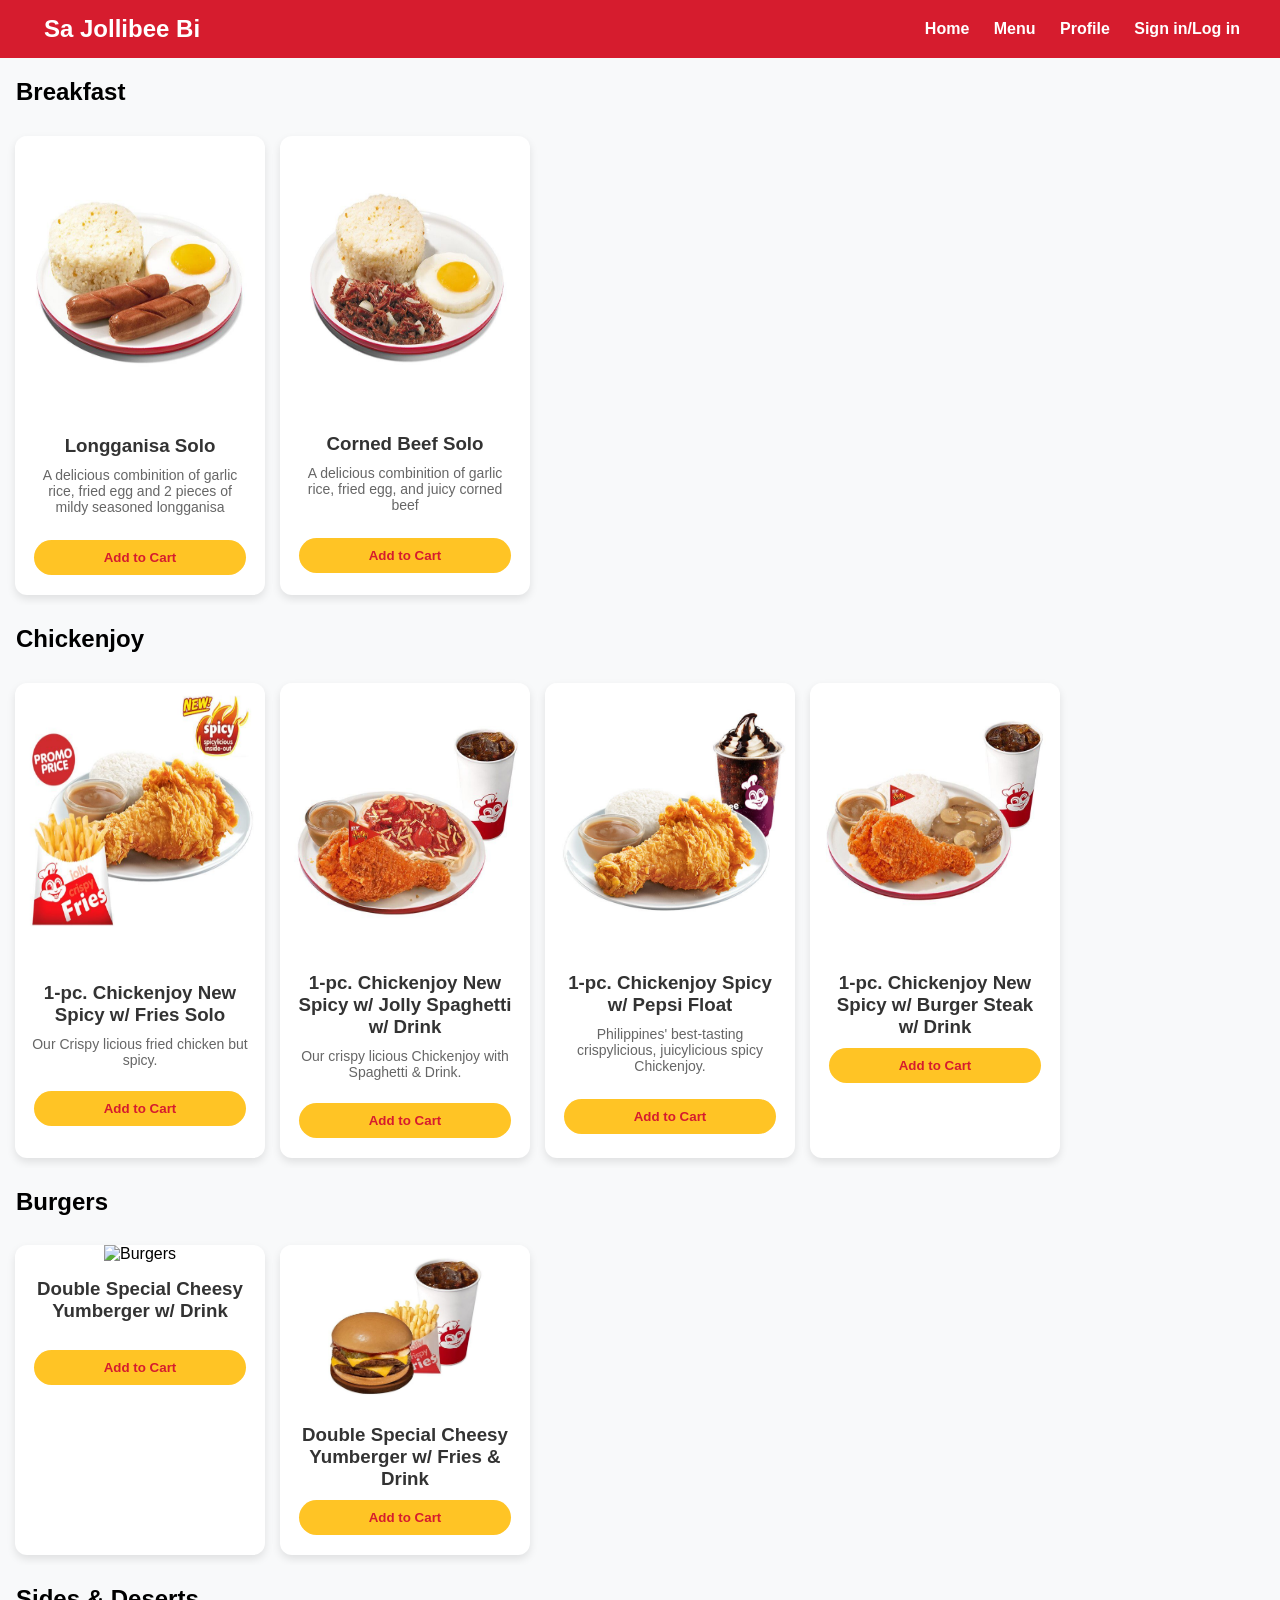
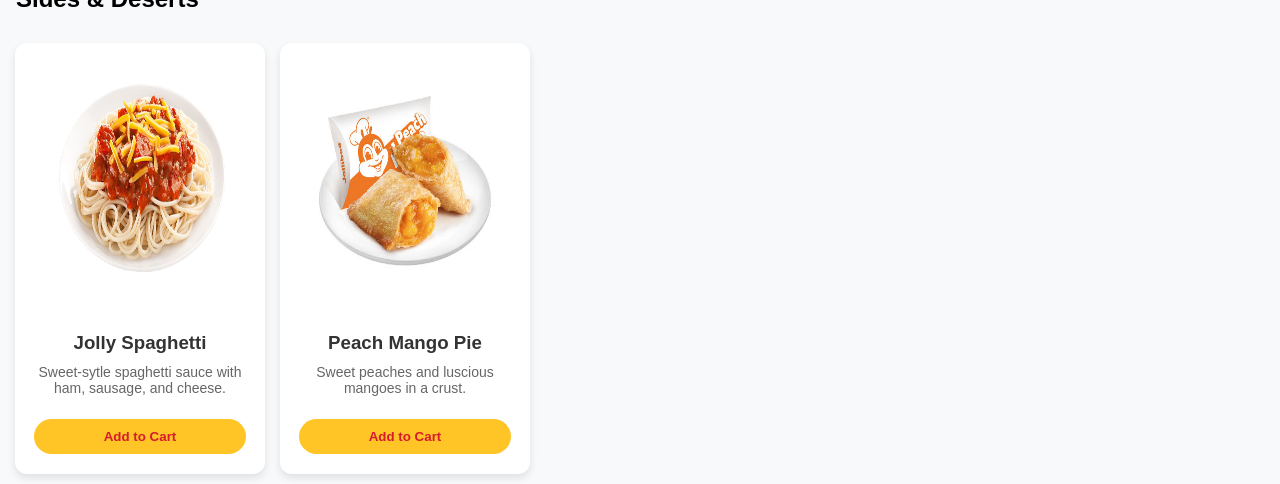
==== menu.html @ 4ad2ae63 "Fix case sensitivity in navigation links" ====
<!DOCTYPE html>
<html>
  <head>
    <meta charset="UTF-8">
    <meta name="viewport" content="width=device-width, initial-scale=1.0">
    <title>Jollibee.com</title>
    <link rel="stylesheet" href="style.css">
  </head>
  <body>
 
<header>
  <h1 class="text-type" id="jollibee-header"><span class="text-type__cursor"></span></h1>
    <script src="script.js"></script>
 <br>
  <nav>
  <a href="jollibeewe.html">Home</a>
  <a href="menu.html">Menu</a>
  <a href="profile.html">Profile</a>
  <a href="signinlogin.html">Sign in/Log in</a>
</nav>
</header>
<body>
 
<main class="main-container2">
  
  <div class="breakfast-group">
   <h2 class="menu-heading">Breakfast</h2>
  
<div class="card-row">
  <div class="food-card">
    <img src="breakfast.jpeg" alt="breakfast" class=".food-img" height="280" width="240">
    <h3>Longganisa Solo</h3>
    <p>A delicious combinition of garlic rice, fried egg and 2 pieces of mildy seasoned longganisa</p>
    <br>
    <button class="order-btn">Add to Cart</button>
  </div>
 <div class="food-card">
   <img src="breakfast1.jpeg" alt="Breakfast" class=".food-img" height="278" width="220">
   <h3>Corned Beef Solo</h3>
   <p>A delicious combinition of garlic rice, fried egg, and juicy corned beef</p>
   <br>
   <button class="order-btn">Add to Cart</button>
 </div>
  </div>
</div>
  
 <div class="chickenjoy-group">
   <h2 class="menu-heading">Chickenjoy</h2>
  
<div class="card-row">
 <div class="food-card">
   <img src="chicken joy spicy.jpeg" alt="Chickenjoy" class=".food-img" height="280" width="230">
   <h3>1-pc. Chickenjoy New Spicy w/ Fries Solo</h3>
   <p>Our Crispy licious fried chicken but spicy.</p>
   <button class="order-btn">Add to Cart</button>
 </div>
 <div class="food-card">
   <img src="1.jpeg" alt="Chickenjoy" class=".food-img" height="270" width="245">
   <h3>1-pc. Chickenjoy New Spicy w/ Jolly Spaghetti w/ Drink</h3>
   <p>Our crispy licious Chickenjoy with Spaghetti & Drink.</p>
   <button class="order-btn">Add to Cart</button>
 </div>
  <div class="food-card">
      <img src="chicken joy.jpeg" alt="Chickenjoy" class=".food-img" height="270" width="239">
      <h3>1-pc. Chickenjoy Spicy w/ Pepsi Float</h3>
      <p>Philippines' best-tasting crispylicious, juicylicious spicy Chickenjoy.</p>
      <br>
      <button class="order-btn">Add to Cart</button>
   </div>
  <div class="food-card">
     <img src="2.jpeg" alt="Chickenjoy" class=".food-img" height="270" width ="240">
     <h3>1-pc. Chickenjoy New Spicy w/ Burger Steak w/ Drink</h3>
     <button class="order-btn">Add to Cart</button>
   </div>
 </div>
</div>

 <div class="burgers-group">
    <h2 class="menu-heading">Burgers</h2>
 
<div class="card-row">
  <div class="food-card">
      <img src="Burger1.jpeg" alt="Burgers" class="food-img" height="400" width="300">
 <h3>Double Special Cheesy Yumberger w/ Drink</h3>
 <br>
 <button class="order-btn">Add to Cart</button>
 </div>
 <div class="food-card">
   <img src="burger2.jpeg" alt="Burgers" class="food-img" height="290" width="280">
   <h3>Double Special Cheesy Yumberger w/ Fries & Drink</h3>
   <button class="order-btn">Add to Cart</button>
 </div>
</div>


  <div class="sides&deserts-group">
    <h2 class="menu-heading">Sides & Deserts</h2>
 
<div class="card-row">
  <div class="food-card">
      <img src="Jolly spaghetti.jpeg" alt="Jolly Spaghetti" class=".food-img" height="270" width="200">
       <h3>Jolly Spaghetti</h3>
       <p>Sweet-sytle spaghetti sauce with ham, sausage, and cheese.</p>
       <button class="order-btn">Add to Cart</button>
    </div>
  <div class="food-card">
      <img src="Peach mango pie.jpeg" alt="Side&Deserts" class=".food-img" height="270" width="200">
      <h3>Peach Mango Pie</h3>
      <p>Sweet peaches and luscious mangoes in a crust.</p>
      <button class="order-btn">Add to Cart</button>
  </div>
 </div>
</div>
</main>

</body>
</html>
---- style.css ----
body {
  font-family: 'Arial', Sans-Serif;
  background-color: #f8f9fa;
  margin: 0;
  padding: 0;
}

header {
  background-color: #D61C2E;
  color: white;
  padding: 15px 40px;
  display: flex;
  justify-content: space-between;
  align-items: center;
}

header h1 {
  margin: 0;
  font-size: 24px;
}

.text-type {
  display: inline-block;
  white-space: pre-wrap;
}

.text-type__cursor {
  margin-left: 0.25rem;
  display: inline-block;
  animation: blink 1s infinite;
}

@keyframes blink {
  0%, 100% { opacity: 1; }
  50% { opacity: 0; }
}

.text-type__cursor--hidden {
  display: none;
}

header nav a {
  color: white;
  text-decoration: none;
  margin-left: 20px;
  font-weight: bold;
}

header nav a:hover {
  text-decoration: underline;
}

@media (max-width: 768px) {
    .menu-container1 {
        display: flex;
        overflow-x: scroll;
        gap: 20px;
        padding: 40px;
    }
}

.menu-container1 {
  display: flex;
  flex-direction: row; 
  overflow-x: auto;  
  scroll-behavior: smooth;
  gap: 16px; 
  padding: 10px;
}

.food-card {
  background-color: white;
  width: 280px;
  border-radius: 12px;
  box-shadow: 0 4px 8px rgba(0,0,0,0.1);
  text-align: center;
  transition: transform 0.3s ease, box-shadow 0.3s ease;
  overflow: hidden;
  padding: 0 0 20px 0;
  flex: 0 0 250px;
  white-space: normal;
}

.food-card:hover {
  transform: translateY(-5px);
  box-shadow: 0 8px 20px rgba(0, 0, 0, 0.15);
}

.food-img {
  width: 100%;
  height: 160px;
  object-fit: contain;
  background-color: #ffffff;
  margin: 0;
}

.food-card h3 {
  color: #333;
  margin: 15px 15px 10px 15px;
}

.food-card p {
  color: #666;
  font-size: 14px;
  height: 40px;
  margin: 0 15px 15px 15px;
}

.order-btn {
  background-color: #FFC425;
  color: #D61C2E;
  font-weight: bold;
  border: none;
  padding: 10px 25px;
  border-radius: 20px;
  cursor: pointer;
  width: 85%;
  margin: 0 auto;
}

.order-btn:hover {
  background-color: #e5b020;
}

@media (max-width: 768px) {
  header {
    flex-direction: column;
    text-align: center;
    padding: 20px;
  }
  
  header h1 {
    font-size: 20px;
    margin-bottom: 10px;
  }
  
  header nav {
    display: flex;
    gap: 15px;
    margin: 0;
  }
  
  header nav a {
    margin: 0;
  }
}

.signin-container {
  max-width: 340px;
  margin: 40px auto;
  padding: 25px 30px;
  border-radius: 12px;
  box-shadow: 0 4px 10px rgba(0, 0, 0, 0.1);
}

.signin-form {
  display: flex;
  flex-direction: column;
  gap: 15px;
}

.input-group1 input {
  width: 100%;
  border: 1px solid #ccc;
  height: 50px;
  border-radius: 20px;
  margin-top: 6px;
  box-sizing: border-box;
  padding: 12px;
}

.requirements-list {
    list-style-type: none;
    padding: 0;
    margin-top: 8px;
    font-size: 14px;
}

.requirements-list li.invalid {
    color: #e74c3c;
}

.requirements-list li.valid {
    color: #2ecc71;
}

.password-wrapper {
    position: relative;
    display: flex;
    align-items: center;
}

.password-wrapper input {
    width: 100%;
    padding-right: 40px;
}

.toggle-eye {
    position: absolute;
    right: 10px;
    background: none;
    border: none;
    cursor: pointer;
    font-size: 16px;
}

.signup-btn {
  width: 90%;
  background-color: #D61C2E;
  border: none;
  border-radius: 20px;
  padding: 12px 20px;
  font-weight: bold;
  color: white;
  display: block;
  margin-top: auto;
  align-self: center;
}

.login-container {
  max-width: 320px;
  margin: 40px auto;
  padding: 20px;
  border-radius: 12px;
  box-shadow: 0 4px 10px rgba(0, 0, 0, 0.1);
}

.login-form {
  display: flex;
  flex-direction: column;
  gap: 15px;
}

.login-input input {
  width: 100%;
  border: 1px solid #ccc;
  height: auto;
  border-radius: 20px;
  margin-top: 6px;
  box-sizing: border-box;
  padding: 12px;
}

.login-btn {
 width: 90%;
 background-color: #D61C2E;
 border: none;
 border-radius: 20px;
 padding: 12px 15px;
 font-weight: bold;
 color: white;
 margin: 0 auto;
 display: block;
}

.social-login {
  display: flex;
  flex-direction: column;
  text-align: center;
  gap: 12px;
  margin-top: 20px;
  padding: 10px 16px;
  text-decoration: none;
  text-align: center;
  border-radius: 20px;
  width: 100%;
  display: block;
}

.btn-fb {
  width: 30%;
  background-color: #e4e4e4;
  border: none;
  border-radius: 20px;
  padding: 12px 15px;
  font-weight: bold;
  color: #333;
  margin: 0 auto;
  display: block;
  text-decoration: none;
}

.btn-google {
  width: 30%;
  background-color: #e4e4e4;
  border: none;
  border-radius: 20px;
  padding: 12px 15px;
  font-weight: bold;
  color: #333;
  margin: 0 auto;
  display: block;
  text-decoration: none;
}

.chicken-group, .burgers-group, .breakfast-group, .sides&deserts-group {
  display: flex;
  flex-direction: column;
  gap: 20px;
  margin-bottom: 40px;
}

.card-row {
  display: flex;
  overflow-x: auto;
  gap: 15px;
  padding: 10px 15px;
  white-space: nowrap;
}

.promo-gallery-container {
  height: 480px;
  width: 100%;
  position: relative;
  overflow: hidden;
  background-color: #f8f9fa;
  display: flex;
  justify-content: center;
  align-items: center;
  perspective: 1200px; 
}

.circular-gallery {
  width: 200px;     
  height: 270px; 
  position: relative;
  transform-style: preserve-3d;
  transition: transform 0.2s ease-out;
  cursor: grab;
}

.circular-gallery:active {
  cursor: grabbing;
}

.gallery-item {
  position: absolute;
  width: 100%;
  height: 100%;
  left: 0;
  top: 0;
  border-radius: 16px;
  overflow: hidden;
  box-shadow: 0 10px 25px rgba(0,0,0,0.15);
  transform: rotateY(calc(var(--item-index) * 72deg)) translateZ(180px);
}

.gallery-item img {
  width: 100%;
  height: 100%;
  object-fit: cover;
  pointer-events: none;
  user-select: none;
}

.gallery-label {
  position: absolute;
  bottom: 0;
  left: 0;
  width: 100%;
  padding: 12px;
  background: linear-gradient(transparent, rgba(0,0,0,0.85));
  color: #ffffff;
  font-family: Arial, sans-serif;
  font-weight: bold;
  font-size: 15px;
  text-align: center;
}

@media (min-width: 992px) {
  .promo-gallery-container {
    height: 550px;
    perspective: 1800px; 
  }
  
  .circular-gallery {
    width: 240px;  
    height: 320px;
  }
  
  .gallery-item {
    transform: rotateY(calc(var(--item-index) * 72deg)) translateZ(240px);
  }
}


.jollibee-footer {
  background-color: #D12630;
  color: #ffffff;
  padding: 40px 20px 20px 20px;
  font-family: Arial, sans-serif;
  margin-top: 50px; 
}

.footer-container {
  max-width: 1200px;
  margin: 0 auto;
  display: flex;
  flex-direction: column;
  gap: 30px;
}

.footer-col h3.footer-logo {
  font-size: 28px;
  margin: 0 0 10px 0;
  font-weight: bold;
}

.footer-col h4 {
  font-size: 18px;
  margin: 0 0 15px 0;
  border-bottom: 2px solid rgba(255, 255, 255, 0.2);
  padding-bottom: 5px;
  text-transform: uppercase;
  letter-spacing: 1px;
}

.footer-col ul {
  list-style: none;
  padding: 0;
  margin: 0;
}

.footer-col ul li {
  margin-bottom: 10px;
}

.footer-col ul li a {
  color: rgba(255, 255, 255, 0.8);
  text-decoration: none;
  font-size: 15px;
  transition: color 0.2s ease;
}

.footer-col ul li a:hover {
  color: #ffc107; 
}

.hotline-text {
  margin: 10px 0 5px 0;
  font-size: 14px;
  color: rgba(255, 255, 255, 0.9);
}

.hotline-number {
  display: inline-block;
  background-color: #ffffff;
  color: #D12630;
  padding: 10px 20px;
  border-radius: 25px;
  font-weight: bold;
  font-size: 18px;
  text-decoration: none;
  box-shadow: 0 4px 10px rgba(0,0,0,0.15);
}

.footer-bottom {
  text-align: center;
  margin-top: 40px;
  padding-top: 20px;
  border-top: 1px solid rgba(255, 255, 255, 0.1);
  font-size: 13px;
  color: rgba(255, 255, 255, 0.6);
}

@media (min-width: 768px) {
  .footer-container {
    flex-direction: row; 
    justify-content: space-between;
  }
  
  .footer-col {
    flex: 1;
  }
}

.menu-heading {
  padding-left: 1rem;
  padding-right: 1rem;
}
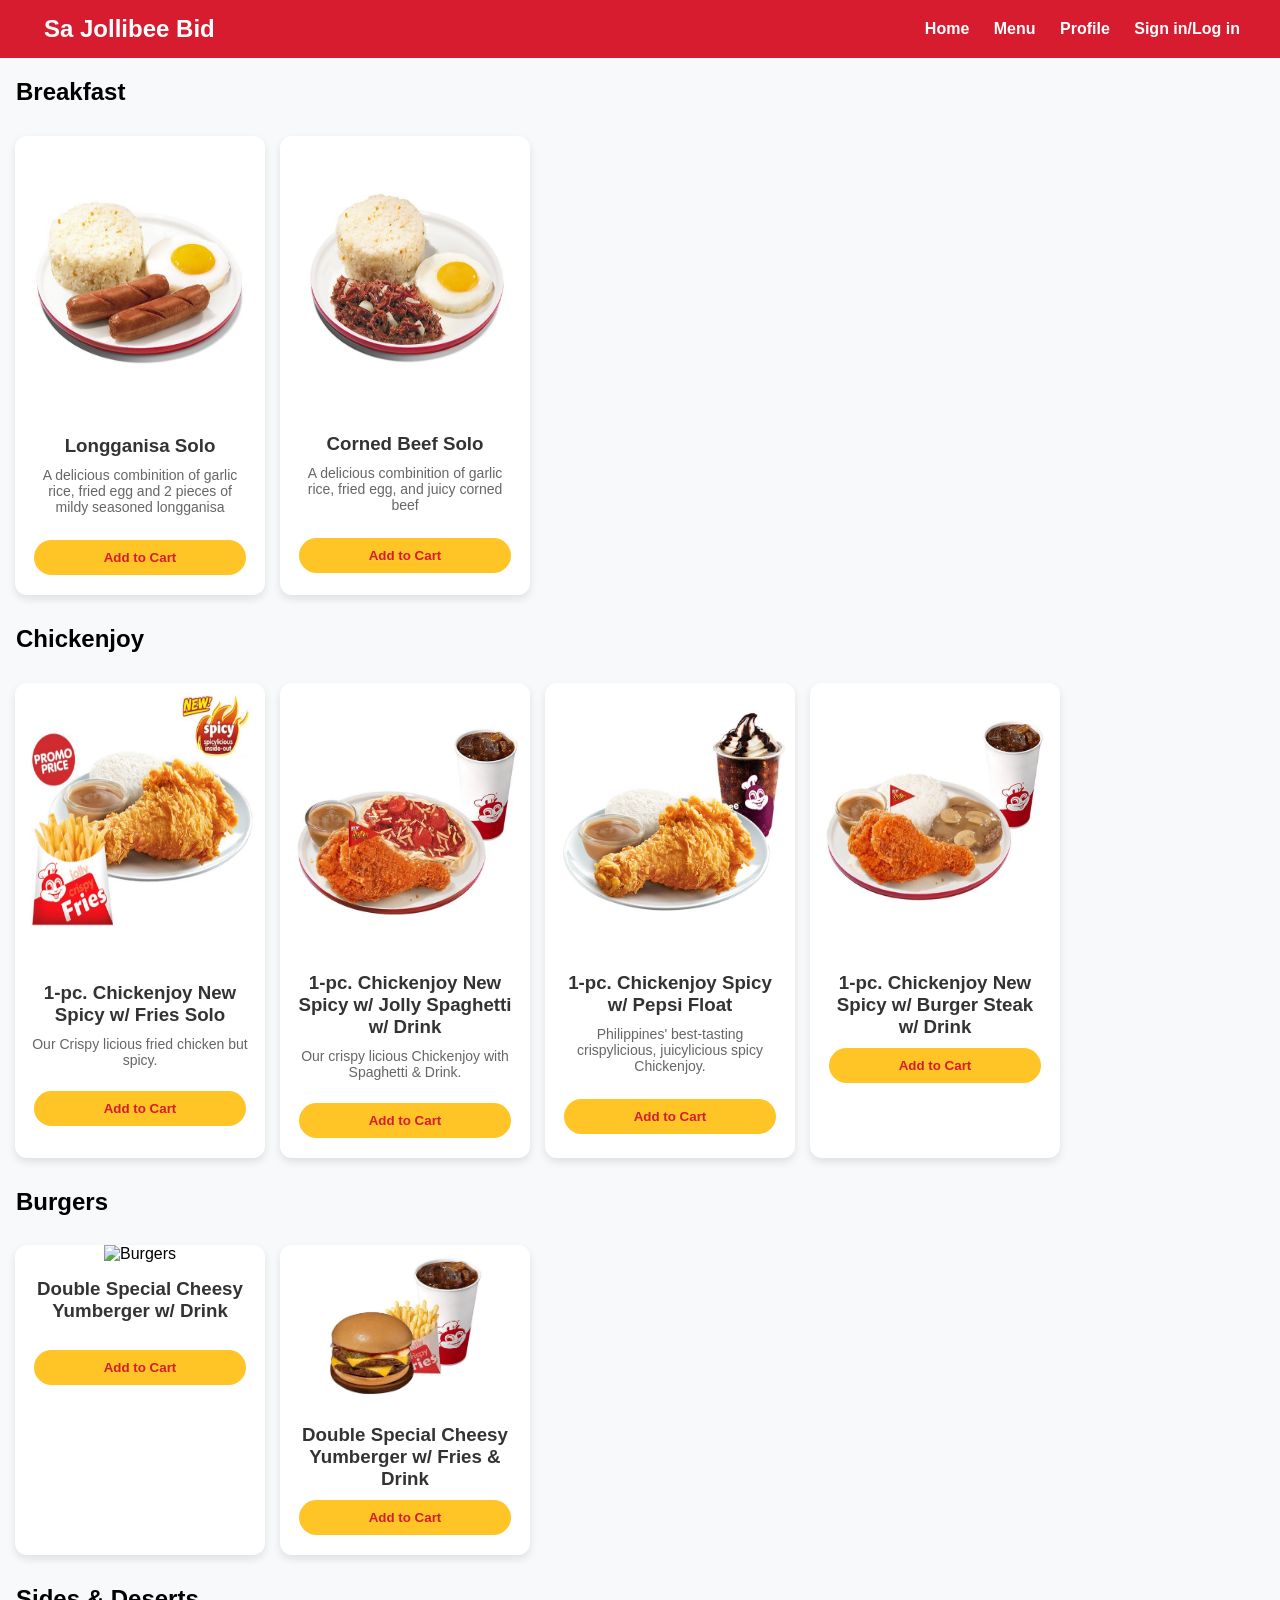
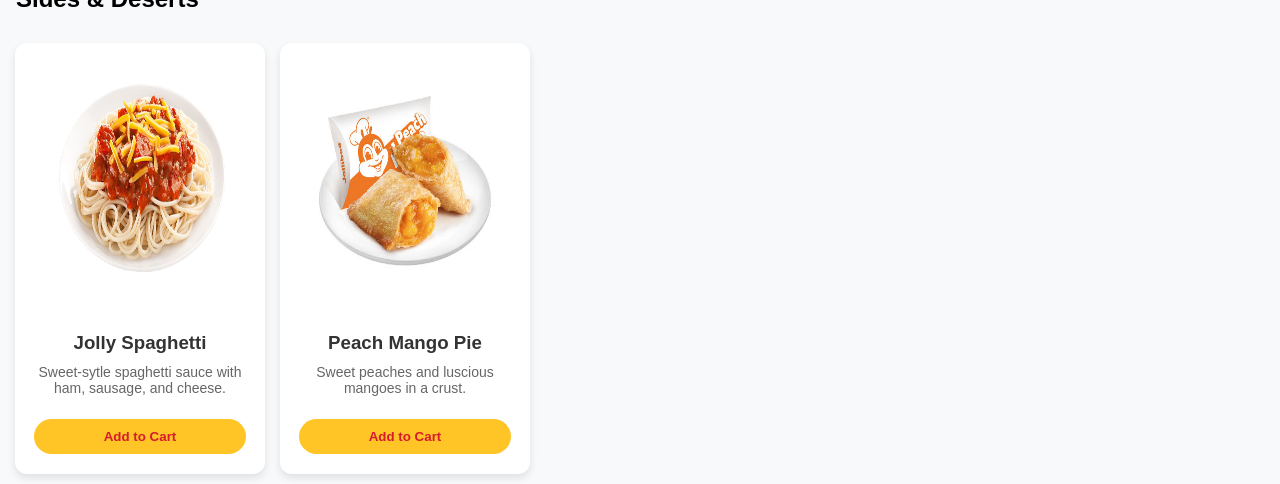
==== commit 58fcda0a: "Update Home link to point to index.html" ====
--- a/menu.html
+++ b/menu.html
@@ -13,7 +13,7 @@
     <script src="script.js"></script>
  <br>
   <nav>
-  <a href="jollibeewe.html">Home</a>
+  <a href="index.html">Home</a>
   <a href="menu.html">Menu</a>
   <a href="profile.html">Profile</a>
   <a href="signinlogin.html">Sign in/Log in</a>
